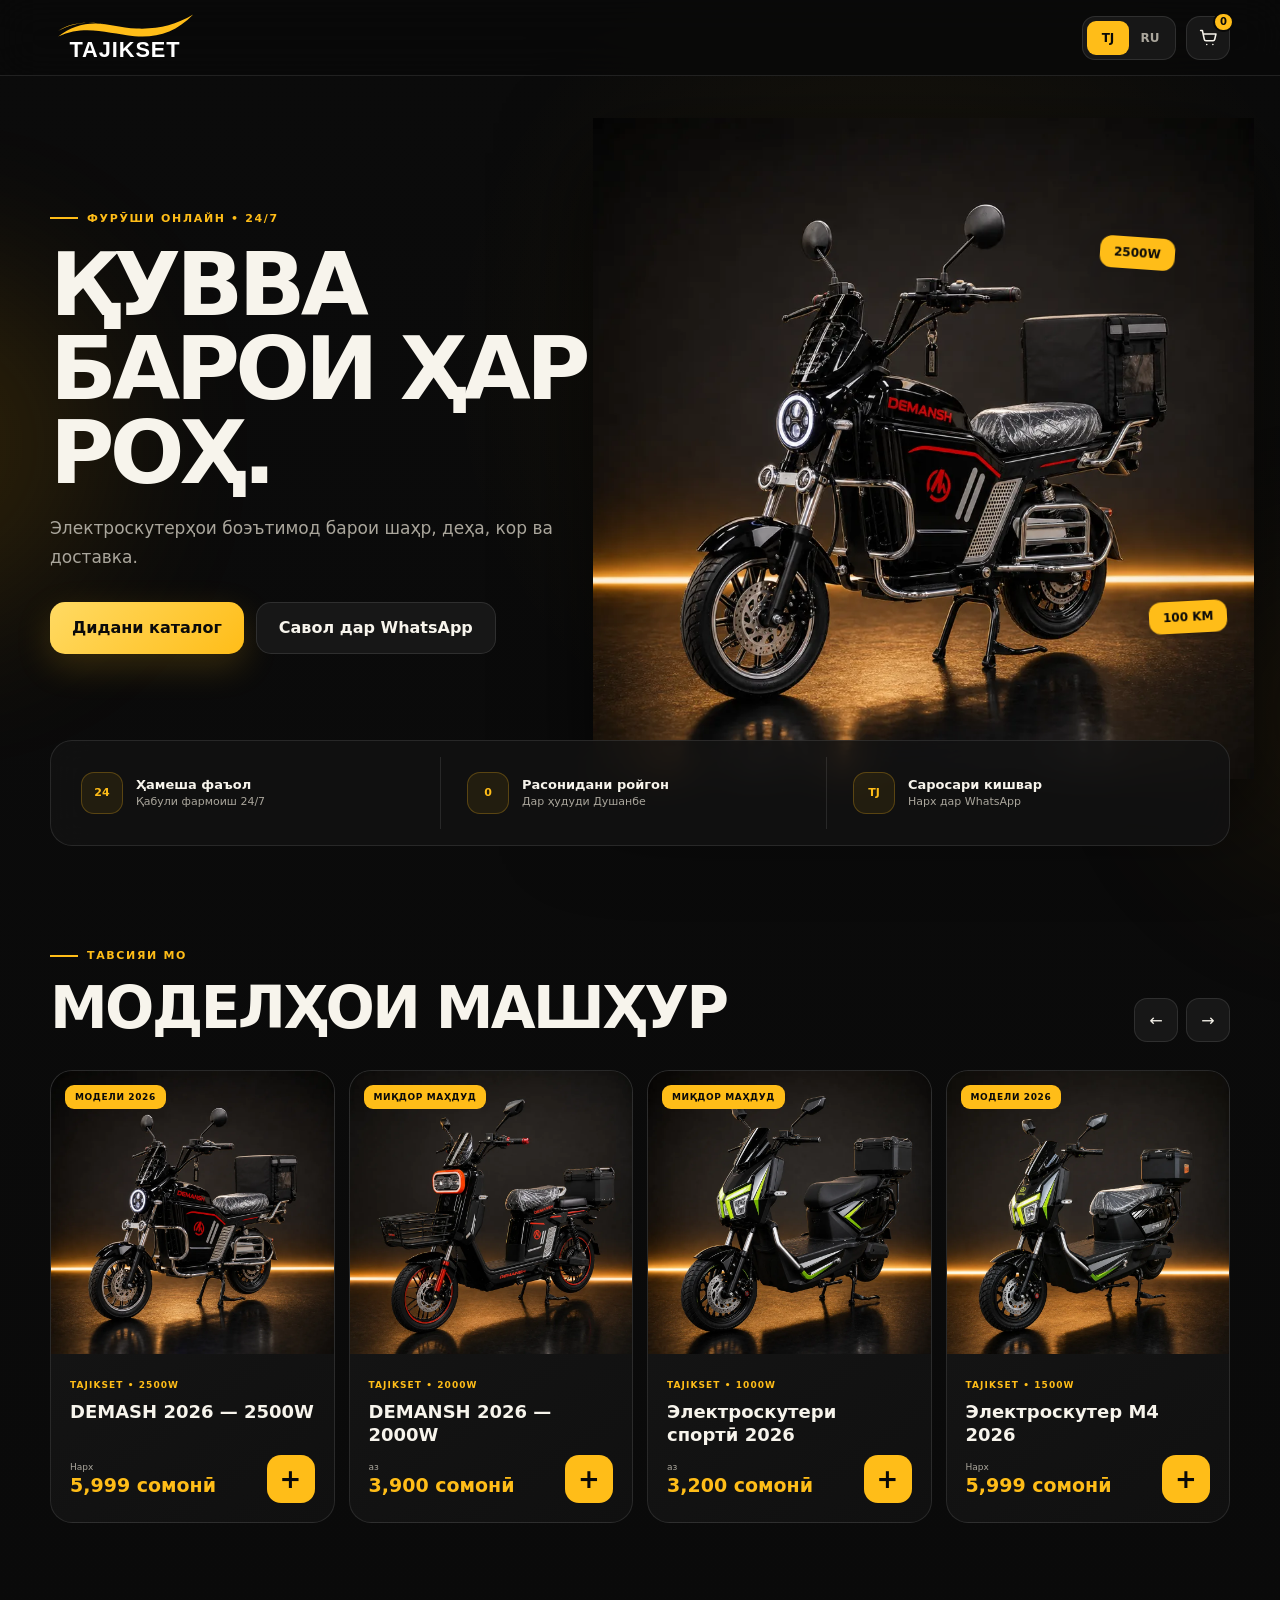
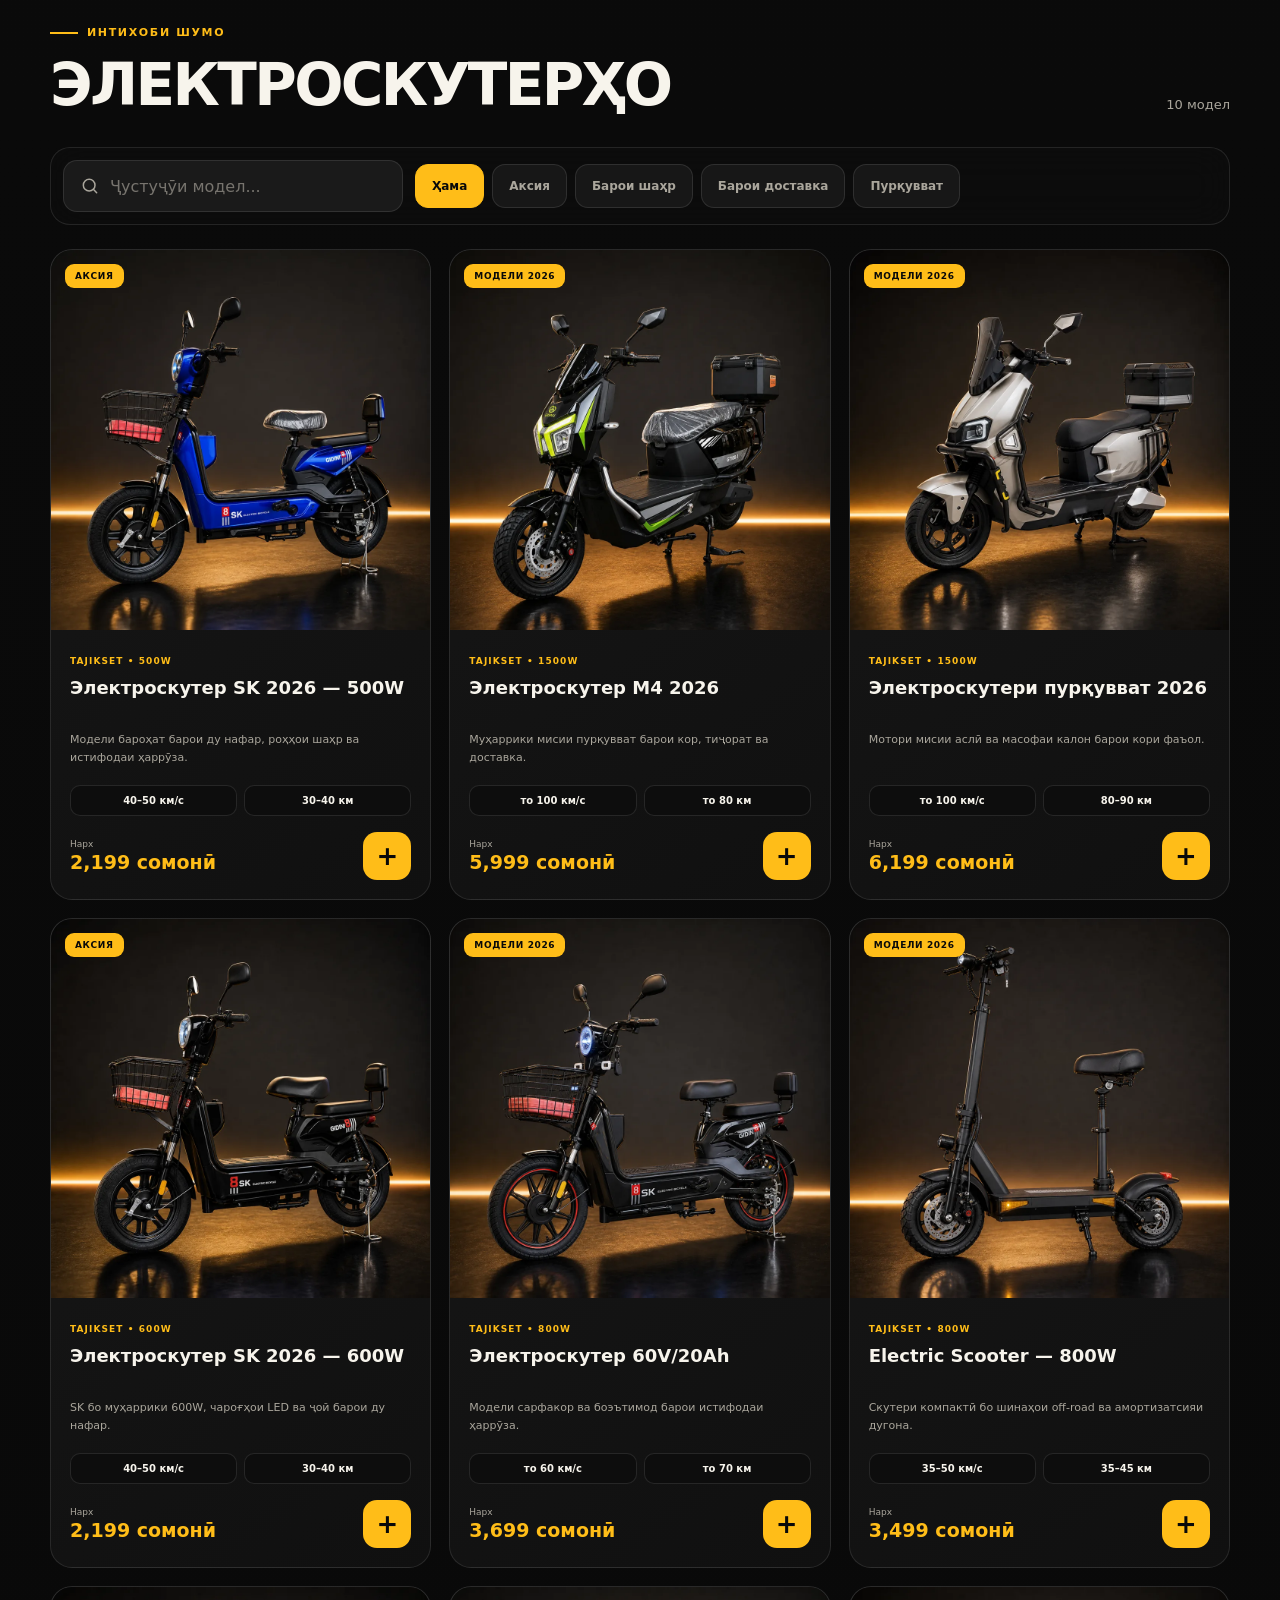
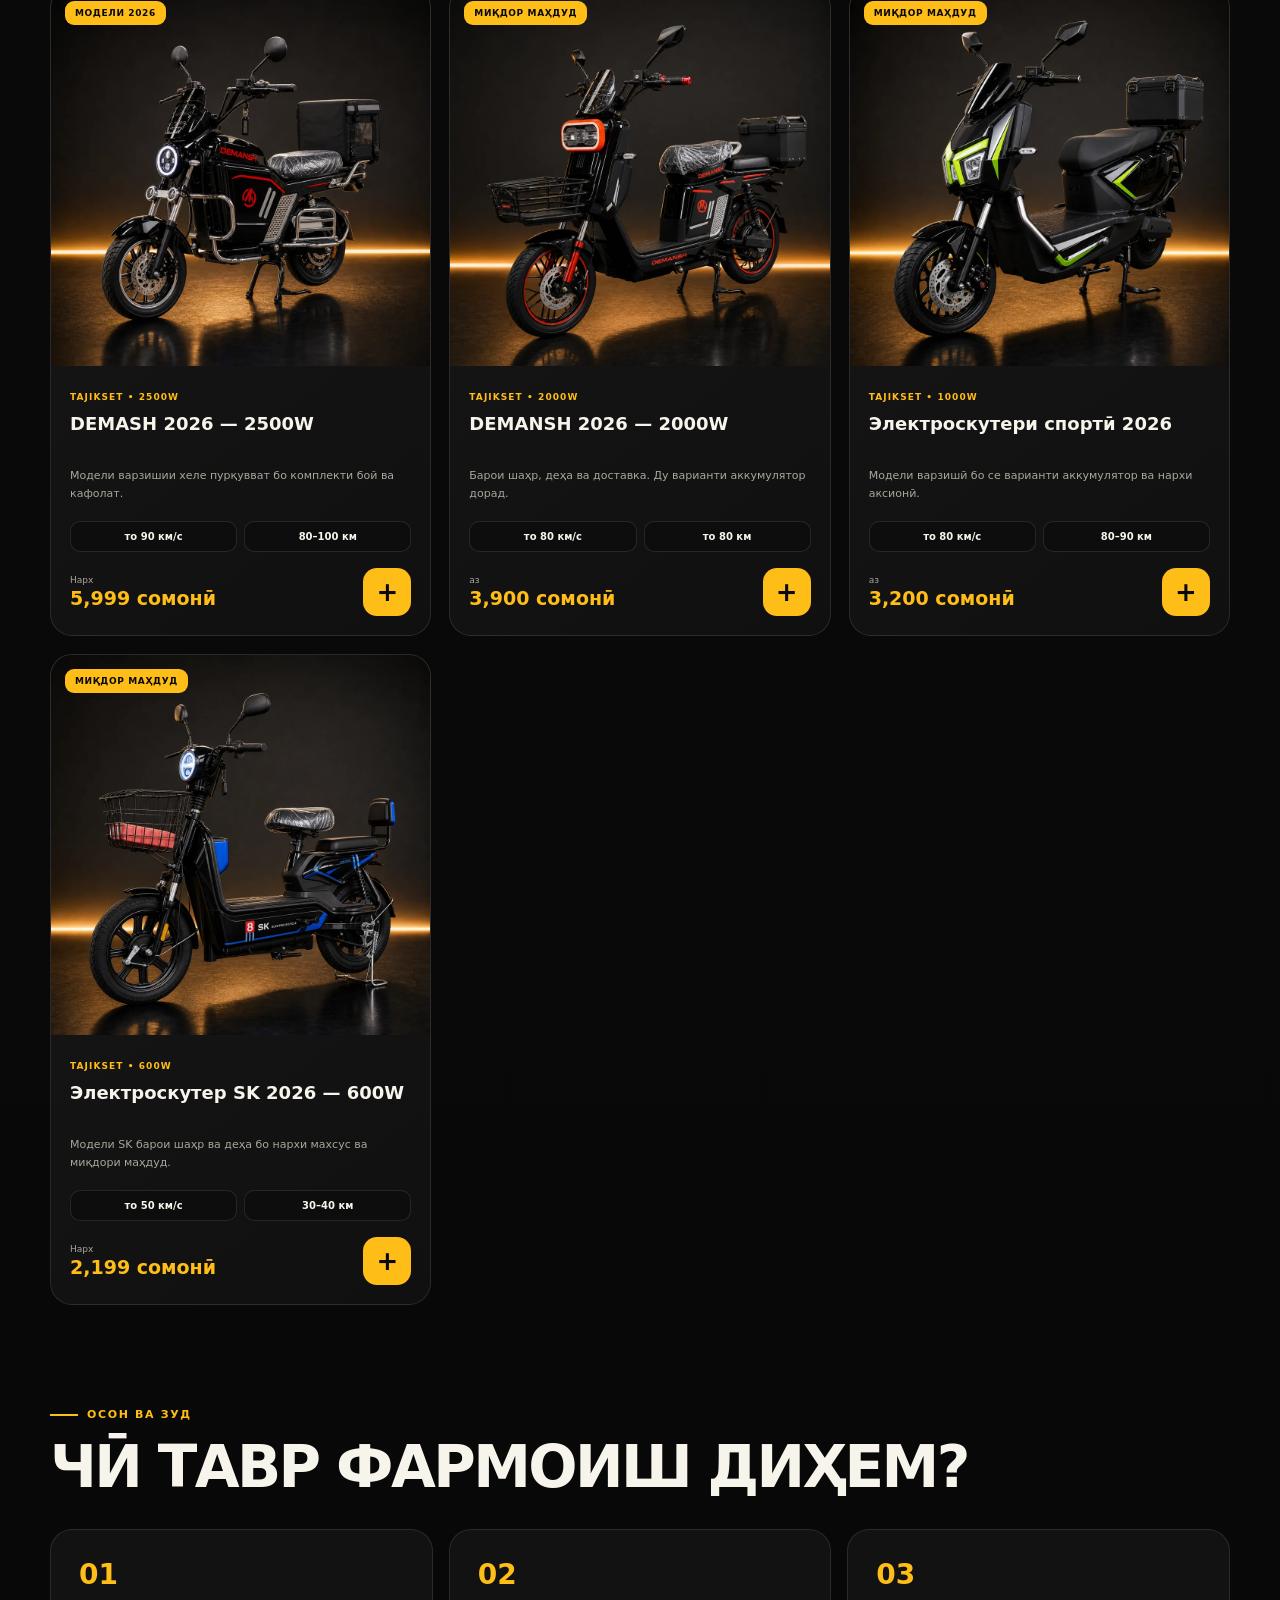
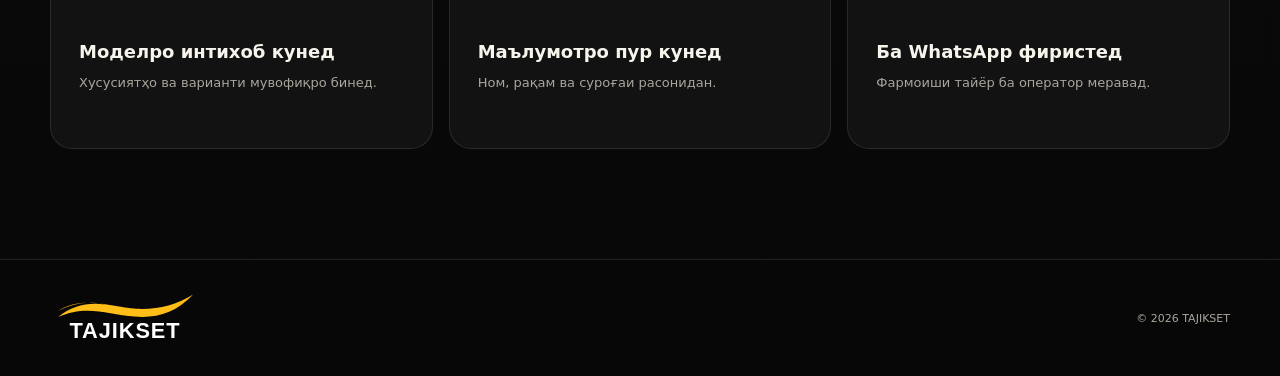
==== index.html @ 2525f72c "Add files via upload" ====
<!doctype html>
<html lang="tg" class="js">
<head>
  <meta charset="utf-8">
  <meta name="viewport" content="width=device-width, initial-scale=1, viewport-fit=cover">
  <meta name="theme-color" content="#0b0b0b">
  <meta name="description" content="TAJIKSET — электроскутерҳо бо расонидан дар саросари Тоҷикистон.">
  <title>TAJIKSET — электроскутерҳо</title>
  <link rel="icon" href="data:image/svg+xml,<svg xmlns=%22http://www.w3.org/2000/svg%22 viewBox=%220 0 64 64%22><rect width=%2264%22 height=%2264%22 rx=%2218%22 fill=%22%23ffbd18%22/><path d=%22M18 19h28v8H36v22h-8V27H18z%22 fill=%22%23090909%22/></svg>">
  <link rel="stylesheet" href="style.css">
</head>
<body>
  <div class="ambient ambient-one"></div>
  <div class="ambient ambient-two"></div>

  <header class="site-header">
    <a class="brand" href="#top" aria-label="TAJIKSET">
      <img class="brand-logo" src="assets/logo.svg" alt="TAJIKSET">
    </a>
    <div class="header-actions">
      <div class="language-switch" role="group" aria-label="Забон">
        <button class="lang-button active" type="button" data-lang="tg" aria-pressed="true">TJ</button>
        <button class="lang-button" type="button" data-lang="ru" aria-pressed="false">RU</button>
      </div>
      <button class="icon-button cart-top" type="button" data-open-cart aria-label="Корзина">
        <svg viewBox="0 0 24 24" aria-hidden="true"><path d="M3 4h2l2.2 10.1a2 2 0 0 0 2 1.6h7.9a2 2 0 0 0 2-1.6L20.5 8H6.2M10 20h.01M17 20h.01"/></svg>
        <span class="cart-badge" data-cart-count>0</span>
      </button>
    </div>
  </header>

  <main id="top">
    <section class="hero shell">
      <div class="hero-copy reveal">
        <span class="eyebrow"><i></i><span data-i18n="heroEyebrow">Фурӯши онлайн • 24/7</span></span>
        <h1 data-i18n="heroTitle">Қувва барои ҳар роҳ.</h1>
        <p data-i18n="heroText">Электроскутерҳои боэътимод барои шаҳр, деҳа, кор ва доставка.</p>
        <div class="hero-buttons">
          <a class="primary-button" href="#catalog" data-i18n="viewCatalog">Дидани каталог</a>
          <a class="secondary-button" href="https://wa.me/992007884423" target="_blank" rel="noopener">
            <span data-i18n="askWhatsapp">Савол дар WhatsApp</span>
          </a>
        </div>
      </div>
      <div class="hero-visual reveal">
        <div class="hero-halo"></div>
        <img src="images/products/product-07.webp" alt="Электроскутер TAJIKSET">
        <span class="hero-chip chip-power">2500W</span>
        <span class="hero-chip chip-range">100 KM</span>
      </div>
      <div class="benefit-row">
        <article>
          <span class="benefit-icon">24</span>
          <div><strong data-i18n="alwaysOpen">Ҳамеша фаъол</strong><small data-i18n="alwaysOpenText">Қабули фармоиш 24/7</small></div>
        </article>
        <article>
          <span class="benefit-icon">0</span>
          <div><strong data-i18n="freeDelivery">Расонидани ройгон</strong><small data-i18n="freeDeliveryText">Дар ҳудуди Душанбе</small></div>
        </article>
        <article>
          <span class="benefit-icon">TJ</span>
          <div><strong data-i18n="allCountry">Саросари кишвар</strong><small data-i18n="allCountryText">Нарх дар WhatsApp</small></div>
        </article>
      </div>
    </section>

    <section class="popular-section shell" aria-labelledby="popularTitle">
      <div class="section-heading reveal">
        <div>
          <span class="eyebrow"><i></i><span data-i18n="popularEyebrow">Тавсияи мо</span></span>
          <h2 id="popularTitle" data-i18n="popularTitle">Моделҳои машҳур</h2>
        </div>
        <div class="popular-controls">
          <button type="button" data-popular-scroll="-1" aria-label="Ба қафо">←</button>
          <button type="button" data-popular-scroll="1" aria-label="Ба пеш">→</button>
        </div>
      </div>
      <div class="popular-list" id="popularList"></div>
    </section>

    <section class="catalog-section shell" id="catalog">
      <div class="section-heading reveal">
        <div>
          <span class="eyebrow"><i></i><span data-i18n="catalogEyebrow">Интихоби шумо</span></span>
          <h2 data-i18n="catalogTitle">Электроскутерҳо</h2>
        </div>
        <p><span id="resultCount">10</span> <span data-i18n="productsCount">модел</span></p>
      </div>

      <div class="catalog-tools" id="catalogTools">
        <label class="search-box">
          <svg viewBox="0 0 24 24" aria-hidden="true"><circle cx="11" cy="11" r="7"/><path d="m20 20-4-4"/></svg>
          <input id="searchInput" type="search" autocomplete="off" data-i18n-placeholder="searchPlaceholder" placeholder="Ҷустуҷӯи модел...">
          <button id="clearSearch" type="button" aria-label="Тоза кардан">×</button>
        </label>
        <div class="filters" id="filters">
          <button class="filter-button active" type="button" data-filter="all" data-i18n="filterAll">Ҳама</button>
          <button class="filter-button" type="button" data-filter="promo" data-i18n="filterPromo">Аксия</button>
          <button class="filter-button" type="button" data-filter="city" data-i18n="filterCity">Барои шаҳр</button>
          <button class="filter-button" type="button" data-filter="delivery" data-i18n="filterDelivery">Барои доставка</button>
          <button class="filter-button" type="button" data-filter="power" data-i18n="filterPower">Пурқувват</button>
        </div>
        <button class="view-toggle" id="viewToggle" type="button" aria-label="Намуди рӯйхат" aria-pressed="false">
          <svg viewBox="0 0 24 24" aria-hidden="true"><path d="M4 6h16M4 12h16M4 18h16"/></svg>
        </button>
      </div>

      <div class="product-grid" id="productGrid"></div>
      <div class="empty-state" id="emptyState" hidden>
        <strong data-i18n="nothingFound">Ҳеҷ чиз ёфт нашуд</strong>
        <p data-i18n="tryAnother">Номи дигарро нависед ё филтрро иваз кунед.</p>
      </div>
    </section>

    <section class="how-section shell">
      <div class="section-heading reveal">
        <div>
          <span class="eyebrow"><i></i><span data-i18n="simpleOrder">Осон ва зуд</span></span>
          <h2 data-i18n="howTitle">Чӣ тавр фармоиш диҳем?</h2>
        </div>
      </div>
      <div class="steps">
        <article class="reveal"><span>01</span><strong data-i18n="step1Title">Моделро интихоб кунед</strong><p data-i18n="step1Text">Хусусиятҳо ва варианти мувофиқро бинед.</p></article>
        <article class="reveal"><span>02</span><strong data-i18n="step2Title">Маълумотро пур кунед</strong><p data-i18n="step2Text">Ном, рақам ва суроғаи расонидан.</p></article>
        <article class="reveal"><span>03</span><strong data-i18n="step3Title">Ба WhatsApp фиристед</strong><p data-i18n="step3Text">Фармоиши тайёр ба оператор меравад.</p></article>
      </div>
    </section>
  </main>

  <footer class="site-footer">
    <div class="shell footer-inner">
      <div class="brand"><img class="brand-logo" src="assets/logo.svg" alt="TAJIKSET"></div>
      <p>© 2026 TAJIKSET</p>
    </div>
  </footer>

  <button class="floating-cart" type="button" data-open-cart>
    <span><b data-i18n="cart">Сабад</b><i data-cart-count>0</i></span>
    <strong data-cart-total>0 сомонӣ</strong>
  </button>

  <div class="modal" id="productModal" aria-hidden="true" inert>
    <div class="modal-backdrop" data-close-product></div>
    <article class="product-modal-card" role="dialog" aria-modal="true" aria-labelledby="modalProductTitle">
      <button class="modal-close" type="button" data-close-product aria-label="Пӯшидан">×</button>
      <div class="modal-product-image">
        <img id="modalImage" src="" alt="">
        <span class="product-label" id="modalLabel"></span>
      </div>
      <div class="modal-product-content">
        <span class="product-kicker" id="modalKicker"></span>
        <h3 id="modalProductTitle"></h3>
        <p id="modalDescription"></p>
        <div class="quick-specs" id="modalQuickSpecs"></div>
        <button class="share-product" id="shareProduct" type="button">
          <span>↗</span><span data-i18n="shareProduct">Моделро мубодила кунед</span>
        </button>
        <div class="variant-block" id="modalVariantBlock" hidden>
          <strong data-i18n="chooseVariant">Интихоби аккумулятор</strong>
          <div class="variant-options" id="modalVariants"></div>
        </div>
        <ul class="full-specs" id="modalSpecs"></ul>
        <div class="modal-buy-row">
          <div><small data-i18n="price">Нарх</small><strong id="modalPrice"></strong></div>
          <button class="primary-button" id="modalAddButton" type="button" data-i18n="addToCart">Ба сабад</button>
        </div>
      </div>
    </article>
  </div>

  <aside class="cart-drawer" id="cartDrawer" aria-hidden="true" inert>
    <div class="drawer-backdrop" data-close-cart></div>
    <section class="drawer-panel" role="dialog" aria-modal="true" aria-labelledby="cartTitle">
      <header class="drawer-header">
        <div><span class="eyebrow"><i></i><span data-i18n="yourOrder">Фармоиши шумо</span></span><h2 id="cartTitle" data-i18n="cart">Сабад</h2></div>
        <button class="modal-close" type="button" data-close-cart aria-label="Пӯшидан">×</button>
      </header>
      <div class="cart-content">
        <div class="cart-items" id="cartItems"></div>
        <div class="cart-empty" id="cartEmpty">
          <strong data-i18n="cartEmpty">Сабад ҳоло холӣ аст</strong>
          <p data-i18n="cartEmptyText">Модели писандро аз каталог илова кунед.</p>
          <button class="secondary-button" type="button" data-close-cart data-i18n="backToCatalog">Ба каталог</button>
        </div>

        <form class="checkout-form" id="checkoutForm" hidden>
          <h3 data-i18n="deliveryDetails">Маълумоти расонидан</h3>
          <div class="delivery-switch">
            <label>
              <input type="radio" name="deliveryZone" value="dushanbe" checked>
              <span><b data-i18n="dushanbe">Душанбе</b><small data-i18n="free">Ройгон</small></span>
            </label>
            <label>
              <input type="radio" name="deliveryZone" value="regions">
              <span><b data-i18n="regions">Дигар шаҳру ноҳияҳо</b><small data-i18n="agreeWhatsapp">Нарх дар WhatsApp</small></span>
            </label>
          </div>
          <label class="form-field"><span data-i18n="name">Ном</span><input name="name" required autocomplete="name" data-i18n-placeholder="namePlaceholder" placeholder="Номи шумо"></label>
          <label class="form-field"><span data-i18n="phone">Телефон</span><input name="phone" required inputmode="tel" autocomplete="tel" minlength="9" placeholder="+992"></label>
          <label class="form-field"><span data-i18n="address">Суроға</span><input name="address" required minlength="5" autocomplete="street-address" data-i18n-placeholder="addressPlaceholder" placeholder="Шаҳр, кӯча, хона"></label>
          <label class="form-field"><span data-i18n="comment">Шарҳ</span><textarea name="comment" rows="2" data-i18n-placeholder="commentPlaceholder" placeholder="Ранг ё маълумоти иловагӣ"></textarea></label>
          <div class="payment-note"><span>↗</span><div><strong data-i18n="payment">Пардохт</strong><small data-i18n="paymentText">Интиқоли маблағ пас аз тасдиқи оператор</small></div></div>
          <div class="order-summary">
            <span data-i18n="productsTotal">Ҷамъи молҳо</span><strong data-checkout-total>0 сомонӣ</strong>
            <span data-i18n="delivery">Расонидан</span><strong id="deliveryCost" data-i18n="free">Ройгон</strong>
          </div>
          <button class="whatsapp-button" type="submit">
            <svg viewBox="0 0 24 24" aria-hidden="true"><path d="M20.5 3.5A11.8 11.8 0 0 0 12.1 0C5.6 0 .3 5.3.3 11.8c0 2.1.5 4.1 1.6 5.9L.2 24l6.5-1.7a11.7 11.7 0 0 0 5.5 1.4h.1c6.5 0 11.8-5.3 11.8-11.8 0-3.2-1.3-6.1-3.6-8.4Zm-8.3 18.2c-1.8 0-3.6-.5-5.1-1.4l-.4-.2-3.8 1 1-3.7-.2-.4a9.7 9.7 0 1 1 8.5 4.7Zm5.3-7.3c-.3-.1-1.7-.8-2-.9-.3-.1-.5-.1-.7.2-.2.3-.8.9-1 1.1-.2.2-.4.2-.7.1-1.8-.9-3-1.6-4.2-3.7-.3-.5.3-.5.9-1.7.1-.2 0-.5 0-.7-.1-.1-.7-1.6-.9-2.2-.2-.6-.5-.5-.7-.5h-.6c-.2 0-.6.1-.9.4-.3.3-1.2 1.2-1.2 2.9s1.2 3.3 1.4 3.5c.2.2 2.4 3.7 5.9 5.2.8.4 1.5.6 2 .7.8.3 1.6.2 2.2.1.7-.1 1.7-.7 1.9-1.4.2-.7.2-1.3.2-1.4-.2-.2-.4-.3-.7-.4Z"/></svg>
            <span data-i18n="sendOrder">Фиристодан ба WhatsApp</span>
          </button>
        </form>
      </div>
    </section>
  </aside>

  <div class="toast" id="toast" role="status" aria-live="polite"></div>
  <script src="app.js"></script>
</body>
</html>
---- style.css ----
:root {
  --bg: #090909;
  --panel: #121212;
  --panel-2: #181818;
  --line: rgba(255, 255, 255, .1);
  --text: #f7f4ec;
  --muted: #aaa69c;
  --yellow: #ffbd18;
  --yellow-2: #ffda63;
  --green: #1fb85b;
  --danger: #ff5252;
  --radius: 22px;
  --shadow: 0 22px 70px rgba(0, 0, 0, .46);
}

* { box-sizing: border-box; }
html { scroll-behavior: smooth; scroll-padding-top: 150px; overflow-x: clip; }
body {
  margin: 0;
  color: var(--text);
  background:
    radial-gradient(circle at 70% 7%, rgba(255, 189, 24, .08), transparent 28rem),
    linear-gradient(180deg, #0b0b0b 0%, #080808 100%);
  font-family: "Segoe UI", system-ui, -apple-system, BlinkMacSystemFont, sans-serif;
  overflow-x: clip;
}
body.locked { overflow: hidden; }
button, input, textarea { font: inherit; }
button, a { -webkit-tap-highlight-color: transparent; }
button { color: inherit; }
img { display: block; max-width: 100%; }
a { color: inherit; text-decoration: none; }
.shell { width: min(1180px, calc(100% - 40px)); margin-inline: auto; }

.ambient { position: fixed; z-index: -1; border-radius: 50%; filter: blur(90px); opacity: .14; pointer-events: none; }
.ambient-one { width: 350px; height: 350px; background: #ffb000; top: 30%; left: -250px; }
.ambient-two { width: 300px; height: 300px; background: #8e5e00; bottom: 4%; right: -220px; }

.site-header {
  position: sticky; z-index: 40; top: 0;
  display: flex; align-items: center; justify-content: space-between;
  min-height: 76px; padding: 12px max(20px, calc((100vw - 1180px) / 2));
  background: rgba(9, 9, 9, .82); border-bottom: 1px solid var(--line);
  backdrop-filter: blur(20px); -webkit-backdrop-filter: blur(20px);
}
.brand { display: inline-flex; align-items: center; gap: 11px; }
.brand-logo { display: block; width: 150px; height: 48px; object-fit: contain; }
.header-actions { display: flex; align-items: center; gap: 10px; }
.language-switch { display: flex; padding: 4px; background: #171717; border: 1px solid var(--line); border-radius: 13px; }
.lang-button { width: 42px; height: 34px; border: 0; border-radius: 9px; background: transparent; color: var(--muted); cursor: pointer; font-size: 12px; font-weight: 800; }
.lang-button.active { color: #090909; background: var(--yellow); }
.icon-button {
  position: relative; display: grid; place-items: center; width: 44px; height: 44px;
  border: 1px solid var(--line); border-radius: 14px; background: #171717; cursor: pointer;
}
.icon-button svg { width: 21px; fill: none; stroke: currentColor; stroke-width: 1.8; stroke-linecap: round; stroke-linejoin: round; }
.cart-badge {
  position: absolute; top: -5px; right: -5px; display: grid; place-items: center;
  min-width: 20px; height: 20px; padding: 0 5px; color: #090909; background: var(--yellow);
  border: 2px solid #090909; border-radius: 99px; font-size: 10px; font-weight: 900;
}

.hero { position: relative; padding-top: 58px; }
.hero-copy { position: relative; z-index: 2; width: 52%; padding: 70px 0 86px; }
.eyebrow { display: inline-flex; align-items: center; gap: 9px; color: var(--yellow); font-size: 11px; font-weight: 800; letter-spacing: .15em; text-transform: uppercase; }
.eyebrow i { display: block; width: 28px; height: 2px; background: var(--yellow); }
.hero h1 { max-width: 680px; margin: 18px 0; font-size: clamp(48px, 7vw, 88px); line-height: .96; letter-spacing: -.055em; text-transform: uppercase; }
.hero-copy > p { max-width: 570px; margin: 0 0 30px; color: var(--muted); font-size: 17px; line-height: 1.7; }
.hero-buttons { display: flex; flex-wrap: wrap; gap: 12px; }
.primary-button, .secondary-button, .whatsapp-button {
  display: inline-flex; align-items: center; justify-content: center; min-height: 52px;
  padding: 0 22px; border: 0; border-radius: 15px; cursor: pointer; font-weight: 800;
  transition: transform .2s ease, filter .2s ease, border-color .2s ease;
}
.primary-button { color: #0a0a0a; background: linear-gradient(135deg, var(--yellow-2), var(--yellow)); box-shadow: 0 12px 35px rgba(255, 189, 24, .18); }
.secondary-button { color: var(--text); background: #171717; border: 1px solid var(--line); }
.primary-button:hover, .secondary-button:hover, .whatsapp-button:hover { transform: translateY(-2px); filter: brightness(1.06); }
.hero-visual { position: absolute; top: 42px; right: -2%; width: 56%; }
.hero-visual img { position: relative; z-index: 1; width: 100%; aspect-ratio: 1; object-fit: contain; filter: drop-shadow(0 35px 45px rgba(0, 0, 0, .65)); }
.hero-halo { position: absolute; inset: 15%; border-radius: 50%; background: radial-gradient(circle, rgba(255, 190, 24, .26), rgba(255, 190, 24, .03) 55%, transparent 72%); filter: blur(8px); }
.hero-chip { position: absolute; z-index: 2; padding: 9px 14px; color: #0a0a0a; background: var(--yellow); border-radius: 12px; box-shadow: var(--shadow); font-size: 12px; font-weight: 900; }
.chip-power { top: 18%; right: 12%; transform: rotate(4deg); }
.chip-range { right: 4%; bottom: 22%; transform: rotate(-3deg); }
.benefit-row { position: relative; z-index: 3; display: grid; grid-template-columns: repeat(3, 1fr); gap: 12px; padding: 16px; background: rgba(19, 19, 19, .82); border: 1px solid var(--line); border-radius: var(--radius); backdrop-filter: blur(18px); }
.benefit-row article { display: flex; align-items: center; gap: 13px; min-height: 72px; padding: 8px 14px; border-right: 1px solid var(--line); }
.benefit-row article:last-child { border-right: 0; }
.benefit-icon { display: grid; place-items: center; flex: 0 0 42px; height: 42px; color: var(--yellow); background: rgba(255, 189, 24, .08); border: 1px solid rgba(255, 189, 24, .25); border-radius: 13px; font-size: 11px; font-weight: 900; }
.benefit-row div { display: grid; gap: 3px; }
.benefit-row strong { font-size: 13px; }
.benefit-row small { color: var(--muted); font-size: 11px; }

.popular-section, .catalog-section, .how-section { padding-top: 96px; }
.section-heading { display: flex; align-items: end; justify-content: space-between; gap: 20px; margin-bottom: 28px; }
.section-heading h2 { margin: 12px 0 0; font-size: clamp(34px, 5vw, 58px); letter-spacing: -.045em; text-transform: uppercase; }
.section-heading > p { margin: 0 0 7px; color: var(--muted); font-size: 13px; }
.catalog-tools {
  position: sticky; z-index: 30; top: 76px; display: grid; grid-template-columns: minmax(250px, 340px) 1fr;
  gap: 12px; margin-bottom: 24px; padding: 12px; background: rgba(13, 13, 13, .9);
  border: 1px solid var(--line); border-radius: 20px; backdrop-filter: blur(18px);
}
.search-box { position: relative; display: flex; align-items: center; height: 52px; padding: 0 44px 0 16px; background: #1a1a1a; border: 1px solid var(--line); border-radius: 14px; }
.search-box:focus-within { border-color: rgba(255, 189, 24, .55); box-shadow: 0 0 0 3px rgba(255, 189, 24, .08); }
.search-box svg { flex: 0 0 20px; margin-right: 10px; fill: none; stroke: var(--muted); stroke-width: 1.8; stroke-linecap: round; }
.search-box input { width: 100%; min-width: 0; height: 100%; padding: 0; color: var(--text); background: transparent; border: 0; outline: 0; font-size: 16px; }
.search-box input::placeholder { color: #77746e; }
.search-box button { position: absolute; right: 8px; width: 34px; height: 34px; border: 0; background: transparent; color: var(--muted); cursor: pointer; font-size: 22px; opacity: 0; pointer-events: none; }
.search-box.has-value button { opacity: 1; pointer-events: auto; }
.filters { display: flex; align-items: center; gap: 8px; min-width: 0; overflow-x: auto; scrollbar-width: none; }
.filters::-webkit-scrollbar { display: none; }
.filter-button { flex: 0 0 auto; height: 44px; padding: 0 16px; color: var(--muted); background: #171717; border: 1px solid var(--line); border-radius: 13px; cursor: pointer; font-size: 12px; font-weight: 800; }
.filter-button.active { color: #090909; background: var(--yellow); border-color: var(--yellow); }
.view-toggle { display: none; place-items: center; width: 52px; height: 52px; border: 1px solid var(--line); border-radius: 14px; background: #171717; cursor: pointer; }
.view-toggle svg { width: 21px; fill: none; stroke: currentColor; stroke-width: 2; stroke-linecap: round; }

.popular-controls { display: flex; gap: 8px; }
.popular-controls button { width: 44px; height: 44px; color: var(--text); background: #171717; border: 1px solid var(--line); border-radius: 13px; cursor: pointer; }
.popular-list { display: grid; grid-auto-flow: column; grid-auto-columns: minmax(270px, 31%); gap: 14px; overflow-x: auto; scroll-snap-type: x mandatory; scrollbar-width: none; }
.popular-list::-webkit-scrollbar { display: none; }
.popular-list .product-card { scroll-snap-align: start; }

.product-grid { display: grid; grid-template-columns: repeat(3, minmax(0, 1fr)); gap: 18px; }
.product-grid.list-view { grid-template-columns: 1fr; }
.product-grid.list-view .product-card { display: grid; grid-template-columns: minmax(230px, 32%) 1fr; }
.product-grid.list-view .product-image { aspect-ratio: 4 / 3; }
.product-grid.list-view .product-content > p { display: block; }
.product-card {
  position: relative; overflow: hidden; background: linear-gradient(145deg, #171717, #101010);
  border: 1px solid var(--line); border-radius: var(--radius); cursor: pointer;
  transition: transform .35s cubic-bezier(.2, .8, .2, 1), border-color .25s ease, box-shadow .35s ease;
}
.product-card:hover { transform: translateY(-7px); border-color: rgba(255, 189, 24, .35); box-shadow: 0 24px 55px rgba(0, 0, 0, .35); }
.product-image { position: relative; overflow: hidden; aspect-ratio: 1; background: #0b0b0b; }
.product-image img { width: 100%; height: 100%; object-fit: cover; transition: transform .55s cubic-bezier(.2, .8, .2, 1); }
.product-card:hover .product-image img { transform: scale(1.035); }
.product-label { position: absolute; top: 14px; left: 14px; padding: 7px 10px; color: #090909; background: var(--yellow); border-radius: 9px; font-size: 9px; font-weight: 900; letter-spacing: .07em; text-transform: uppercase; }
.product-content { padding: 19px; }
.product-kicker { color: var(--yellow); font-size: 9px; font-weight: 900; letter-spacing: .12em; text-transform: uppercase; }
.product-content h3 { min-height: 48px; margin: 8px 0 7px; font-size: 18px; line-height: 1.32; }
.product-content > p { min-height: 38px; margin: 0; color: var(--muted); font-size: 11px; line-height: 1.65; }
.card-specs { display: flex; gap: 7px; margin: 16px 0; }
.card-specs span { flex: 1; padding: 9px 6px; background: #0d0d0d; border: 1px solid var(--line); border-radius: 10px; text-align: center; font-size: 10px; font-weight: 700; }
.card-footer { display: flex; align-items: center; justify-content: space-between; gap: 12px; }
.card-price { display: grid; gap: 2px; }
.card-price small { color: var(--muted); font-size: 9px; }
.card-price strong { color: var(--yellow); font-size: 19px; }
.add-button { display: grid; place-items: center; width: 48px; height: 48px; color: #090909; background: var(--yellow); border: 0; border-radius: 14px; cursor: pointer; font-size: 26px; font-weight: 700; transition: transform .2s ease; }
.add-button:hover { transform: scale(1.06); }
.empty-state { padding: 70px 20px; text-align: center; background: #121212; border: 1px dashed var(--line); border-radius: var(--radius); }
.empty-state strong { font-size: 20px; }
.empty-state p { color: var(--muted); }

.steps { display: grid; grid-template-columns: repeat(3, 1fr); gap: 16px; }
.steps article { min-height: 220px; padding: 28px; background: #121212; border: 1px solid var(--line); border-radius: var(--radius); }
.steps span { display: block; margin-bottom: 50px; color: var(--yellow); font-size: 28px; font-weight: 900; }
.steps strong { display: block; margin-bottom: 10px; font-size: 18px; }
.steps p { margin: 0; color: var(--muted); font-size: 13px; line-height: 1.65; }
.site-footer { margin-top: 110px; padding: 34px 0 calc(34px + env(safe-area-inset-bottom)); background: #070707; border-top: 1px solid var(--line); }
.footer-inner { display: flex; align-items: center; justify-content: space-between; gap: 20px; }
.footer-inner p { color: var(--muted); font-size: 11px; }

.floating-cart {
  position: fixed; z-index: 45; right: max(20px, calc((100vw - 1180px) / 2)); bottom: calc(20px + env(safe-area-inset-bottom));
  display: none; align-items: center; justify-content: space-between; gap: 35px; min-width: 270px; min-height: 58px;
  padding: 0 18px; color: #090909; background: var(--yellow); border: 0; border-radius: 17px;
  box-shadow: 0 18px 50px rgba(0, 0, 0, .5); cursor: pointer; font-weight: 900;
}
.floating-cart.visible { display: flex; animation: rise .3s ease both; }
.floating-cart span { display: flex; align-items: center; gap: 8px; }
.floating-cart i { display: grid; place-items: center; min-width: 24px; height: 24px; padding: 0 6px; color: var(--yellow); background: #090909; border-radius: 99px; font-size: 10px; font-style: normal; }
.floating-cart strong { font-size: 13px; }

.modal, .cart-drawer { position: fixed; z-index: 100; inset: 0; visibility: hidden; opacity: 0; transition: visibility .25s, opacity .25s; }
.modal.open, .cart-drawer.open { visibility: visible; opacity: 1; }
.modal-backdrop, .drawer-backdrop { position: absolute; inset: 0; background: rgba(0, 0, 0, .78); backdrop-filter: blur(8px); }
.product-modal-card {
  position: relative; display: grid; grid-template-columns: 51% 49%; width: min(940px, calc(100% - 32px)); max-height: min(800px, calc(100dvh - 32px));
  margin: 16px auto; overflow: hidden; background: #131313; border: 1px solid rgba(255, 255, 255, .14);
  border-radius: 26px; box-shadow: var(--shadow); transform: translateY(22px) scale(.98); transition: transform .3s cubic-bezier(.2, .8, .2, 1);
}
.modal.open .product-modal-card { transform: translateY(0) scale(1); }
.modal-close { display: grid; place-items: center; width: 42px; height: 42px; color: var(--text); background: rgba(18, 18, 18, .88); border: 1px solid var(--line); border-radius: 13px; cursor: pointer; font-size: 24px; }
.product-modal-card > .modal-close { position: absolute; z-index: 4; top: 13px; right: 13px; }
.modal-product-image { position: sticky; top: 0; align-self: start; height: min(800px, calc(100dvh - 32px)); background: #080808; }
.modal-product-image img { width: 100%; height: 100%; object-fit: cover; }
.modal-product-content { overflow-y: auto; padding: 55px 28px 30px; }
.modal-product-content h3 { margin: 8px 0 10px; font-size: 31px; line-height: 1.15; }
.modal-product-content > p { color: var(--muted); font-size: 13px; line-height: 1.7; }
.quick-specs { display: grid; grid-template-columns: repeat(3, 1fr); gap: 8px; margin: 18px 0; }
.quick-specs span { display: grid; gap: 4px; padding: 13px 8px; background: #0d0d0d; border: 1px solid var(--line); border-radius: 12px; text-align: center; font-size: 12px; font-weight: 800; }
.quick-specs small { color: var(--muted); font-size: 8px; font-weight: 600; text-transform: uppercase; }
.variant-block { margin: 18px 0; padding: 16px; background: rgba(255, 189, 24, .06); border: 1px solid rgba(255, 189, 24, .2); border-radius: 15px; }
.variant-block > strong { display: block; margin-bottom: 10px; font-size: 12px; }
.variant-options { display: grid; grid-template-columns: repeat(3, 1fr); gap: 7px; }
.variant-button { min-height: 55px; padding: 6px; color: var(--muted); background: #101010; border: 1px solid var(--line); border-radius: 11px; cursor: pointer; font-size: 11px; font-weight: 800; }
.variant-button small { display: block; margin-top: 2px; color: inherit; font-size: 9px; }
.variant-button.active { color: #090909; background: var(--yellow); border-color: var(--yellow); }
.full-specs { display: grid; gap: 0; margin: 18px 0; padding: 0; list-style: none; border-top: 1px solid var(--line); }
.full-specs li { position: relative; padding: 11px 8px 11px 21px; color: #d1cec6; border-bottom: 1px solid var(--line); font-size: 11px; line-height: 1.5; }
.full-specs li::before { content: ""; position: absolute; top: 17px; left: 4px; width: 6px; height: 6px; background: var(--yellow); border-radius: 50%; }
.modal-buy-row { position: sticky; bottom: -30px; display: flex; align-items: center; justify-content: space-between; gap: 15px; margin: 20px -28px -30px; padding: 15px 28px calc(15px + env(safe-area-inset-bottom)); background: rgba(19, 19, 19, .95); border-top: 1px solid var(--line); backdrop-filter: blur(15px); }
.modal-buy-row > div { display: grid; }
.modal-buy-row small { color: var(--muted); font-size: 9px; }
.modal-buy-row strong { color: var(--yellow); font-size: 21px; }
.share-product { display: flex; align-items: center; gap: 9px; width: 100%; min-height: 45px; margin: 4px 0 12px; padding: 0 13px; color: var(--text); background: #0d0d0d; border: 1px solid var(--line); border-radius: 12px; cursor: pointer; font-size: 11px; font-weight: 800; }
.share-product span:first-child { color: var(--yellow); font-size: 18px; }

.drawer-panel {
  position: absolute; top: 0; right: 0; width: min(490px, 100%); height: 100%;
  background: #101010; border-left: 1px solid var(--line); box-shadow: var(--shadow);
  transform: translateX(100%); transition: transform .35s cubic-bezier(.2, .8, .2, 1);
}
.cart-drawer.open .drawer-panel { transform: translateX(0); }
.drawer-header { display: flex; align-items: center; justify-content: space-between; min-height: 98px; padding: 18px 20px; border-bottom: 1px solid var(--line); }
.drawer-header h2 { margin: 6px 0 0; font-size: 27px; }
.cart-content { height: calc(100% - 98px); overflow-y: auto; padding: 18px 18px calc(110px + env(safe-area-inset-bottom)); }
.cart-items { display: grid; gap: 10px; }
.cart-item { display: grid; grid-template-columns: 82px 1fr auto; gap: 12px; padding: 10px; background: #171717; border: 1px solid var(--line); border-radius: 16px; }
.cart-item img { width: 82px; height: 82px; object-fit: cover; border-radius: 11px; }
.cart-item-main { min-width: 0; display: grid; align-content: center; gap: 4px; }
.cart-item-main strong { overflow: hidden; text-overflow: ellipsis; white-space: nowrap; font-size: 12px; }
.cart-item-main small { color: var(--yellow); font-size: 9px; }
.quantity { display: flex; align-items: center; gap: 3px; margin-top: 5px; }
.quantity button { display: grid; place-items: center; width: 28px; height: 28px; background: #0d0d0d; border: 1px solid var(--line); border-radius: 8px; cursor: pointer; }
.quantity span { min-width: 24px; text-align: center; font-size: 11px; font-weight: 800; }
.remove-item { align-self: start; width: 28px; height: 28px; color: var(--muted); background: transparent; border: 0; cursor: pointer; font-size: 20px; }
.cart-empty { padding: 70px 20px; text-align: center; }
.cart-empty strong { font-size: 20px; }
.cart-empty p { margin: 10px 0 22px; color: var(--muted); font-size: 13px; line-height: 1.6; }
.checkout-form { display: grid; gap: 12px; margin-top: 20px; padding-top: 20px; border-top: 1px solid var(--line); }
.checkout-form h3 { margin: 0 0 3px; }
.delivery-switch { display: grid; grid-template-columns: 1fr 1fr; gap: 8px; }
.delivery-switch input { position: absolute; opacity: 0; }
.delivery-switch span { display: grid; min-height: 74px; padding: 13px; background: #171717; border: 1px solid var(--line); border-radius: 13px; cursor: pointer; }
.delivery-switch b { font-size: 11px; }
.delivery-switch small { align-self: end; color: var(--muted); font-size: 9px; }
.delivery-switch input:checked + span { border-color: var(--yellow); background: rgba(255, 189, 24, .07); box-shadow: inset 0 0 0 1px var(--yellow); }
.delivery-switch input:checked + span small { color: var(--yellow); }
.form-field { display: grid; gap: 6px; color: var(--muted); font-size: 10px; }
.form-field input, .form-field textarea { width: 100%; padding: 14px 15px; color: var(--text); background: #171717; border: 1px solid var(--line); border-radius: 12px; outline: none; font-size: 16px; resize: vertical; }
.form-field input:focus, .form-field textarea:focus { border-color: var(--yellow); box-shadow: 0 0 0 3px rgba(255, 189, 24, .07); }
.payment-note { display: flex; align-items: center; gap: 12px; padding: 14px; background: #171717; border: 1px solid var(--line); border-radius: 13px; }
.payment-note > span { display: grid; place-items: center; width: 34px; height: 34px; color: #090909; background: var(--yellow); border-radius: 10px; font-weight: 900; }
.payment-note div { display: grid; gap: 3px; }
.payment-note strong { font-size: 11px; }
.payment-note small { color: var(--muted); font-size: 9px; }
.order-summary { display: grid; grid-template-columns: 1fr auto; gap: 9px; padding: 14px; background: #090909; border-radius: 13px; font-size: 11px; }
.order-summary span { color: var(--muted); }
.order-summary strong { text-align: right; color: var(--yellow); }
.whatsapp-button { width: 100%; color: white; background: var(--green); }
.whatsapp-button svg { width: 20px; margin-right: 9px; fill: currentColor; }
.toast { position: fixed; z-index: 200; left: 50%; bottom: calc(25px + env(safe-area-inset-bottom)); padding: 12px 18px; color: #090909; background: var(--yellow); border-radius: 12px; box-shadow: var(--shadow); font-size: 12px; font-weight: 900; opacity: 0; transform: translate(-50%, 20px); pointer-events: none; transition: .25s ease; }
.toast.show { opacity: 1; transform: translate(-50%, 0); }
.reveal { opacity: 1; transform: none; }
.js .reveal { opacity: 0; transform: translateY(18px); transition: opacity .6s ease, transform .6s ease; }
.js .reveal.visible { opacity: 1; transform: translateY(0); }

:where(a, button, input, textarea, [tabindex]):focus-visible { outline: 3px solid rgba(255, 189, 24, .8); outline-offset: 3px; }

@keyframes rise { from { opacity: 0; transform: translateY(15px); } to { opacity: 1; transform: none; } }

@media (max-width: 900px) {
  .hero-copy { width: 58%; }
  .hero-visual { right: -2%; width: 58%; }
  .product-grid { grid-template-columns: repeat(2, minmax(0, 1fr)); }
  .catalog-tools { grid-template-columns: 1fr auto; }
  .search-box { grid-column: 1 / -1; }
  .view-toggle { display: grid; }
  .product-modal-card { grid-template-columns: 47% 53%; }
}

@media (max-width: 650px) {
  .shell { width: min(100% - 24px, 500px); }
  .site-header { min-height: 68px; padding: 9px 12px; }
  .brand-logo { width: 122px; height: 40px; }
  .lang-button { width: 36px; height: 31px; }
  .icon-button { width: 40px; height: 40px; }
  .hero { padding-top: 0; }
  .hero-copy { width: 100%; padding: 44px 0 0; }
  .hero h1 { max-width: 380px; margin: 14px 0; font-size: clamp(39px, 12vw, 50px); }
  .hero-copy > p { max-width: 390px; font-size: 14px; line-height: 1.65; }
  .hero-buttons { display: grid; grid-template-columns: 1fr 1fr; }
  .primary-button, .secondary-button { min-height: 48px; padding: 0 12px; font-size: 11px; }
  .hero-visual { position: relative; top: auto; right: auto; width: 100%; margin: -10px 0 -20px; }
  .hero-chip { padding: 7px 10px; font-size: 9px; }
  .chip-power { top: 18%; right: 10%; }
  .chip-range { right: 5%; bottom: 24%; }
  .benefit-row { grid-template-columns: 1fr; gap: 0; padding: 8px 14px; }
  .benefit-row article { min-height: 62px; padding: 8px 3px; border-right: 0; border-bottom: 1px solid var(--line); }
  .benefit-row article:last-child { border-bottom: 0; }
  .popular-section, .catalog-section, .how-section { padding-top: 58px; }
  .section-heading { align-items: flex-start; flex-direction: column; gap: 8px; margin-bottom: 20px; }
  .section-heading > div { min-width: 0; }
  .section-heading h2 { font-size: clamp(28px, 9vw, 33px); overflow-wrap: anywhere; }
  .catalog-tools { position: relative; top: auto; margin-inline: 0; padding: 8px; border-radius: 16px; border-width: 1px; }
  .search-box { height: 47px; }
  .filters { margin-right: 0; padding-right: 0; }
  .filter-button { height: 40px; padding: 0 14px; }
  .popular-list { grid-auto-columns: 78%; }
  .product-grid { grid-template-columns: repeat(2, minmax(0, 1fr)); gap: 10px; }
  .product-card { border-radius: 17px; }
  .product-label { top: 9px; left: 9px; padding: 5px 7px; border-radius: 7px; font-size: 7px; }
  .product-content { padding: 12px; }
  .product-content h3 { min-height: 42px; margin: 6px 0 5px; font-size: 14px; }
  .product-content > p { display: none; }
  .card-specs { gap: 4px; margin: 11px 0; }
  .card-specs span { padding: 7px 2px; font-size: 10px; }
  .card-price strong { font-size: 15px; }
  .add-button { width: 40px; height: 40px; border-radius: 12px; font-size: 22px; }
  .steps { grid-template-columns: 1fr; }
  .steps article { min-height: 160px; }
  .steps span { margin-bottom: 30px; }
  .footer-inner { align-items: start; flex-direction: column; }
  .site-footer { margin-top: 75px; padding-bottom: calc(100px + env(safe-area-inset-bottom)); }
  .floating-cart { right: 12px; bottom: calc(12px + env(safe-area-inset-bottom)); left: 12px; min-width: 0; }
  .product-modal-card {
    display: block; width: 100%; height: auto; max-height: calc(100dvh - 18px); margin: 18px 0 0;
    border-radius: 24px 24px 0 0; overflow-y: auto; transform: translateY(100%);
  }
  .modal.open .product-modal-card { transform: translateY(0); }
  .modal-product-image { position: relative; height: min(43dvh, 390px); aspect-ratio: auto; }
  .modal-product-content { overflow: visible; padding: 22px 18px 25px; }
  .modal-product-content h3 { font-size: 25px; }
  .modal-buy-row { bottom: 0; margin: 20px -18px -25px; padding-inline: 18px; }
  .variant-options { grid-template-columns: repeat(2, 1fr); }
  .drawer-panel { border-left: 0; }
  .drawer-header { min-height: 88px; }
  .cart-content { height: calc(100% - 88px); padding-inline: 12px; }
}

@media (max-width: 430px) {
  .header-actions { gap: 5px; }
  .brand { gap: 7px; }
  .brand small { display: none; }
  .hero-buttons { grid-template-columns: 1fr; }
  .product-grid { grid-template-columns: 1fr; }
  .product-grid.list-view .product-card { grid-template-columns: 42% 1fr; }
  .product-grid.list-view .product-content { padding: 11px; }
  .product-content > p { display: block; min-height: 0; }
}

@media (prefers-reduced-motion: reduce) {
  *, *::before, *::after { scroll-behavior: auto !important; animation-duration: .01ms !important; transition-duration: .01ms !important; }
  .reveal { opacity: 1; transform: none; }
}

@media (max-width: 650px) {
  .js .reveal { opacity: 1; transform: none; }
}
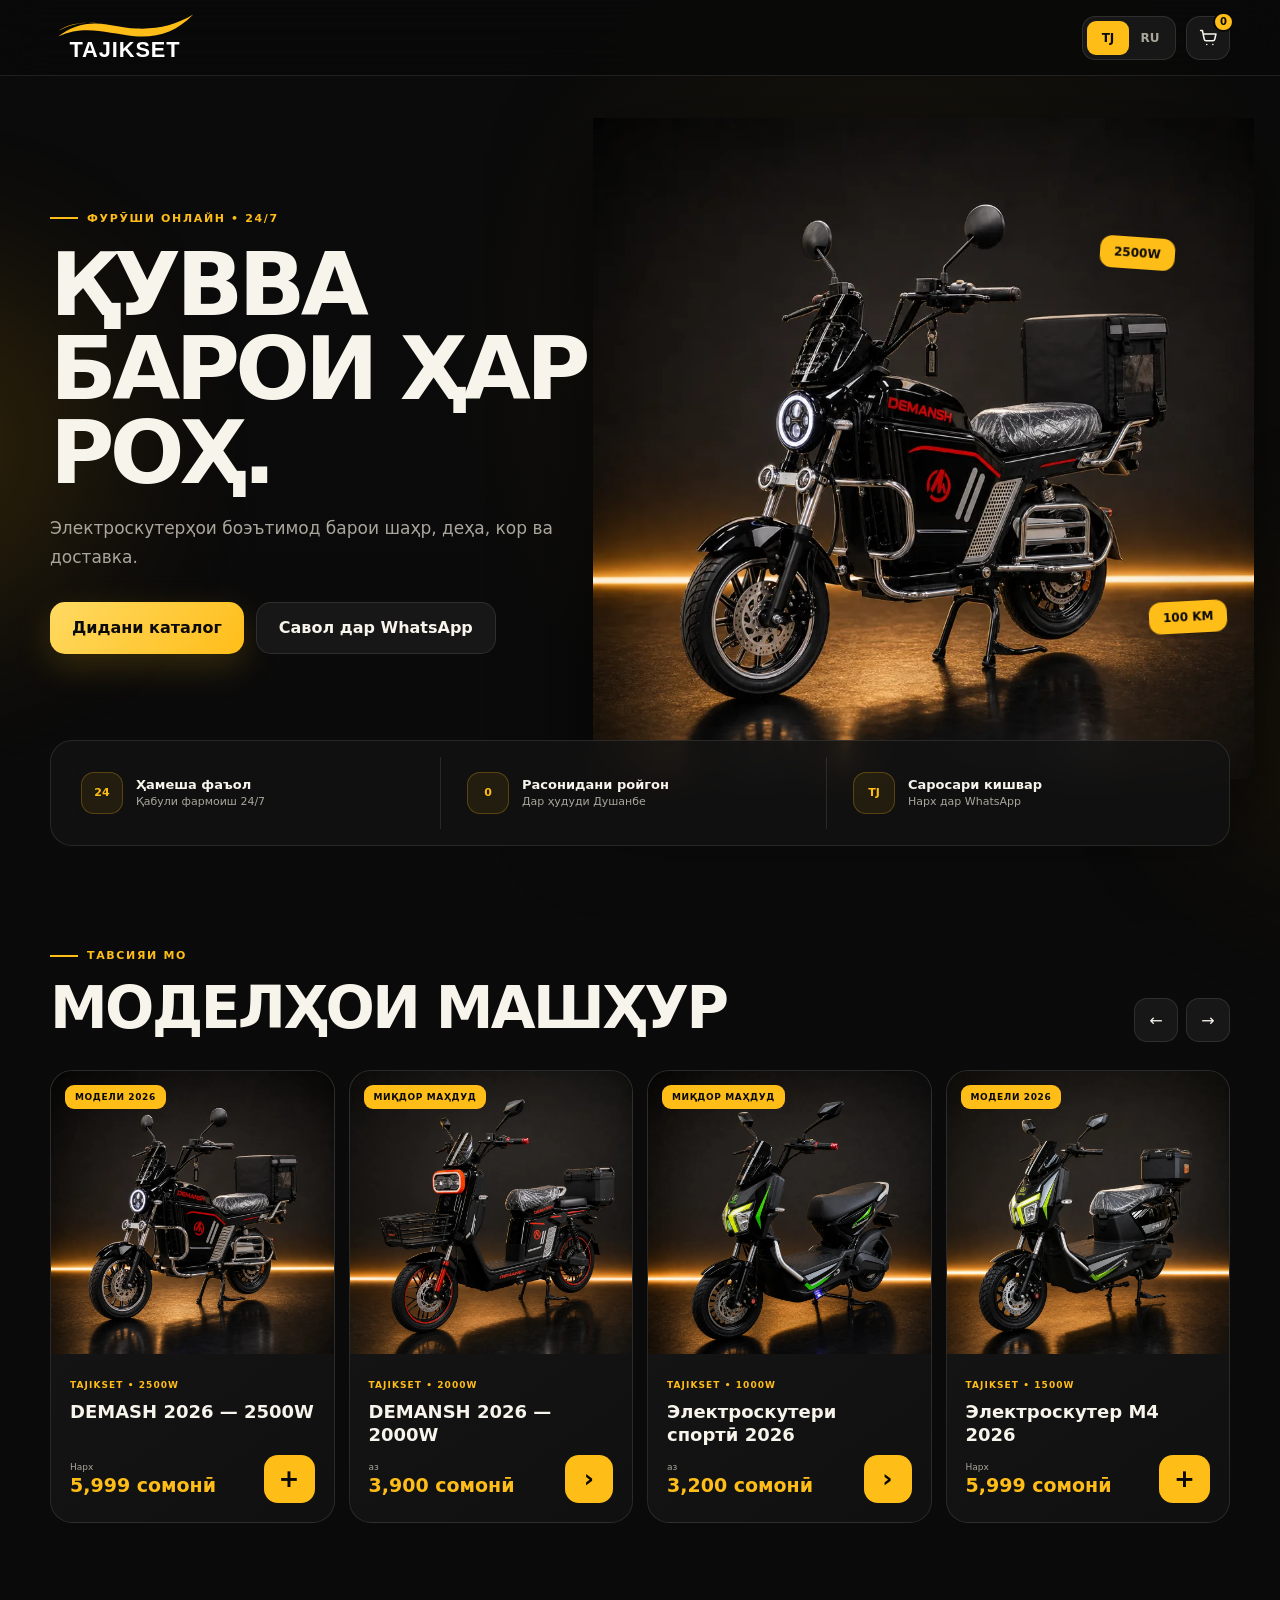
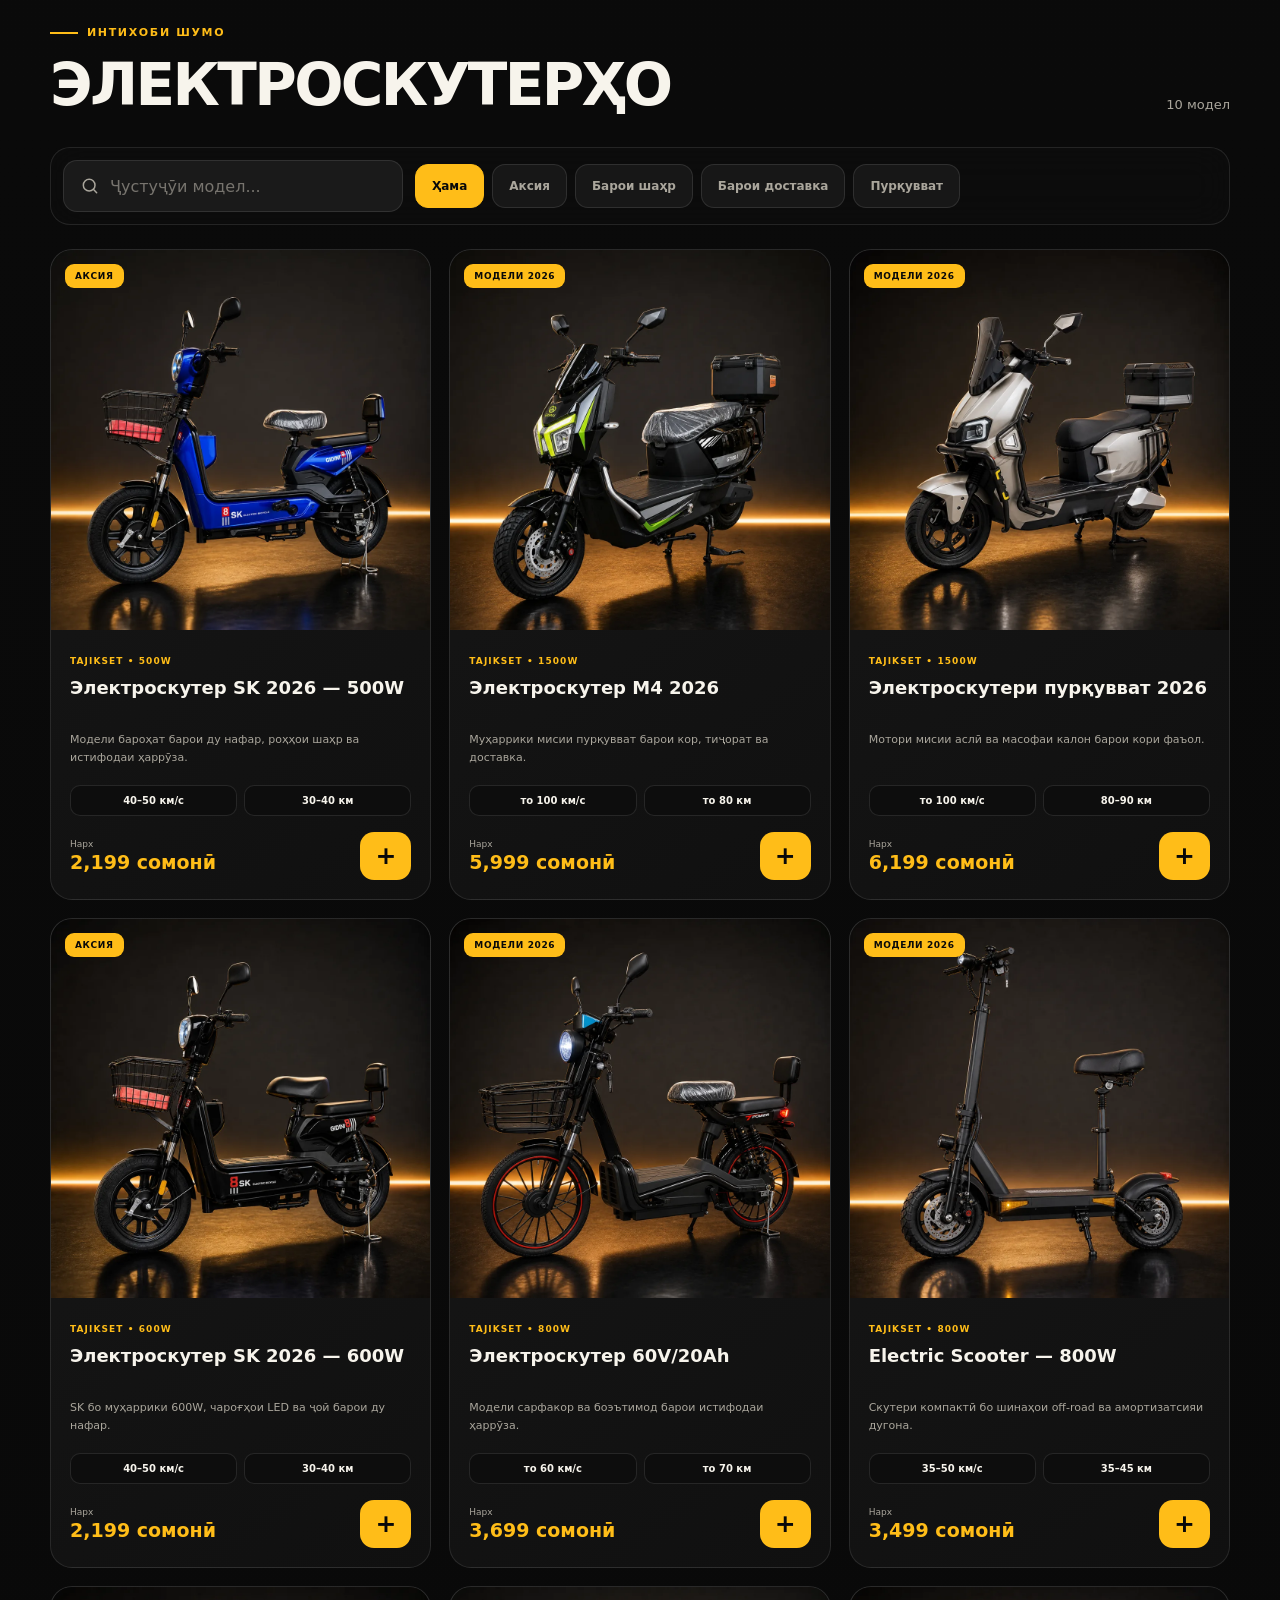
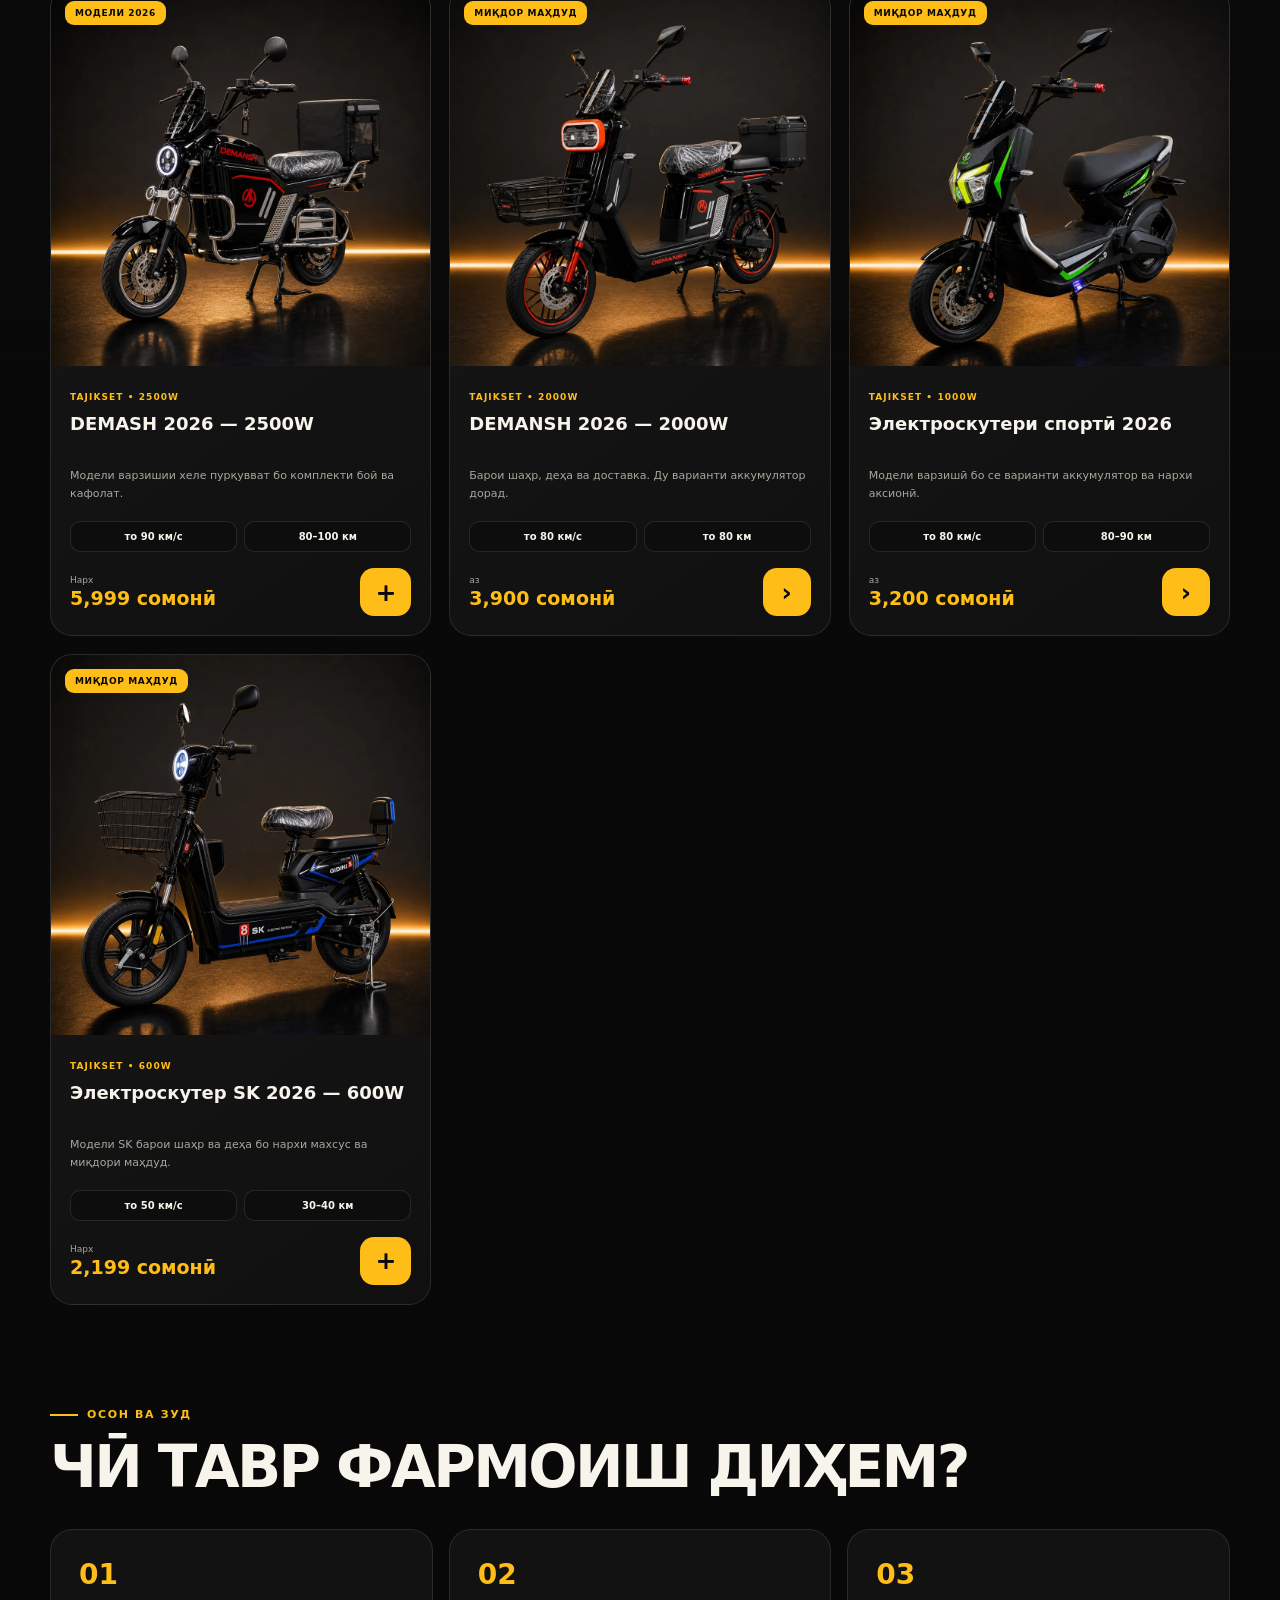
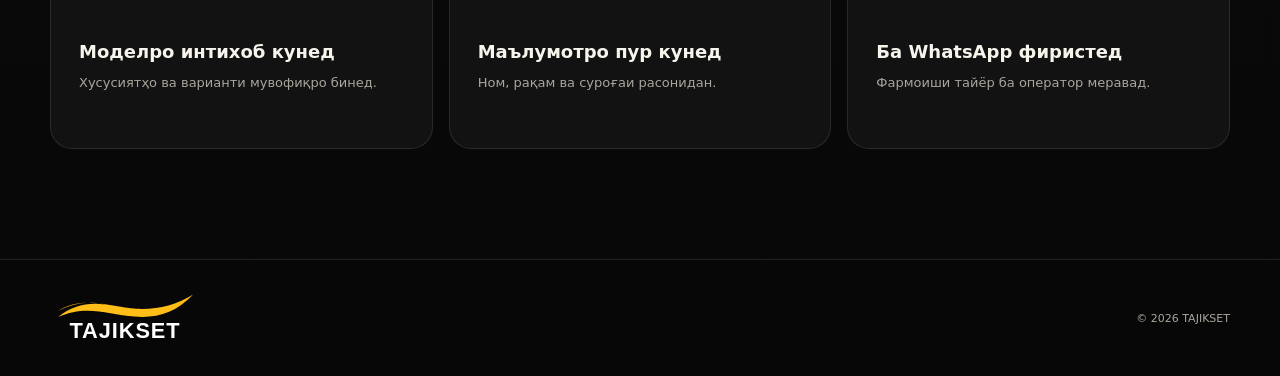
==== commit 593a22f6: "Update TAJIKSET storefront" ====
--- a/index.html
+++ b/index.html
@@ -141,8 +141,10 @@
 
   <div class="modal" id="productModal" aria-hidden="true" inert>
     <div class="modal-backdrop" data-close-product></div>
+    <button class="modal-close product-close" type="button" data-close-product aria-label="Пӯшидан">
+      <span aria-hidden="true">←</span><b data-i18n="back">Назад</b>
+    </button>
     <article class="product-modal-card" role="dialog" aria-modal="true" aria-labelledby="modalProductTitle">
-      <button class="modal-close" type="button" data-close-product aria-label="Пӯшидан">×</button>
       <div class="modal-product-image">
         <img id="modalImage" src="" alt="">
         <span class="product-label" id="modalLabel"></span>
--- a/style.css
+++ b/style.css
@@ -143,7 +143,9 @@
 .card-price { display: grid; gap: 2px; }
 .card-price small { color: var(--muted); font-size: 9px; }
 .card-price strong { color: var(--yellow); font-size: 19px; }
-.add-button { display: grid; place-items: center; width: 48px; height: 48px; color: #090909; background: var(--yellow); border: 0; border-radius: 14px; cursor: pointer; font-size: 26px; font-weight: 700; transition: transform .2s ease; }
+.add-button { position: relative; z-index: 3; display: flex; align-items: center; justify-content: center; gap: 7px; min-width: 48px; height: 48px; padding: 0 15px; color: #090909; background: var(--yellow); border: 0; border-radius: 14px; cursor: pointer; font-size: 14px; font-weight: 900; touch-action: manipulation; transition: transform .2s ease; }
+.add-button-icon { font-size: 25px; line-height: 1; }
+.add-button-text { display: none; }
 .add-button:hover { transform: scale(1.06); }
 .empty-state { padding: 70px 20px; text-align: center; background: #121212; border: 1px dashed var(--line); border-radius: var(--radius); }
 .empty-state strong { font-size: 20px; }
@@ -178,8 +180,9 @@
   border-radius: 26px; box-shadow: var(--shadow); transform: translateY(22px) scale(.98); transition: transform .3s cubic-bezier(.2, .8, .2, 1);
 }
 .modal.open .product-modal-card { transform: translateY(0) scale(1); }
-.modal-close { display: grid; place-items: center; width: 42px; height: 42px; color: var(--text); background: rgba(18, 18, 18, .88); border: 1px solid var(--line); border-radius: 13px; cursor: pointer; font-size: 24px; }
-.product-modal-card > .modal-close { position: absolute; z-index: 4; top: 13px; right: 13px; }
+.modal-close { display: flex; align-items: center; justify-content: center; gap: 7px; width: 42px; height: 42px; color: var(--text); background: rgba(18, 18, 18, .92); border: 1px solid var(--line); border-radius: 13px; cursor: pointer; font-size: 24px; }
+.modal-close b { display: none; font-size: 12px; }
+.product-close { position: fixed; z-index: 105; top: 29px; right: max(29px, calc((100vw - 940px) / 2 + 13px)); }
 .modal-product-image { position: sticky; top: 0; align-self: start; height: min(800px, calc(100dvh - 32px)); background: #080808; }
 .modal-product-image img { width: 100%; height: 100%; object-fit: cover; }
 .modal-product-content { overflow-y: auto; padding: 55px 28px 30px; }
@@ -305,7 +308,9 @@
   .card-specs { gap: 4px; margin: 11px 0; }
   .card-specs span { padding: 7px 2px; font-size: 10px; }
   .card-price strong { font-size: 15px; }
-  .add-button { width: 40px; height: 40px; border-radius: 12px; font-size: 22px; }
+  .card-footer { align-items: stretch; flex-direction: column; }
+  .add-button { width: 100%; height: 48px; border-radius: 12px; }
+  .add-button-text { display: inline; }
   .steps { grid-template-columns: 1fr; }
   .steps article { min-height: 160px; }
   .steps span { margin-bottom: 30px; }
@@ -316,10 +321,18 @@
     display: block; width: 100%; height: auto; max-height: calc(100dvh - 18px); margin: 18px 0 0;
     border-radius: 24px 24px 0 0; overflow-y: auto; transform: translateY(100%);
   }
+  .product-close {
+    top: calc(10px + env(safe-area-inset-top)); right: 12px;
+    width: auto; min-width: 92px; height: 48px; padding: 0 15px;
+    background: rgba(9, 9, 9, .94); box-shadow: 0 8px 28px rgba(0, 0, 0, .45);
+    backdrop-filter: blur(12px);
+  }
+  .product-close b { display: inline; }
   .modal.open .product-modal-card { transform: translateY(0); }
   .modal-product-image { position: relative; height: min(43dvh, 390px); aspect-ratio: auto; }
   .modal-product-content { overflow: visible; padding: 22px 18px 25px; }
   .modal-product-content h3 { font-size: 25px; }
+  .modal-product-content h3 { padding-right: 92px; }
   .modal-buy-row { bottom: 0; margin: 20px -18px -25px; padding-inline: 18px; }
   .variant-options { grid-template-columns: repeat(2, 1fr); }
   .drawer-panel { border-left: 0; }
